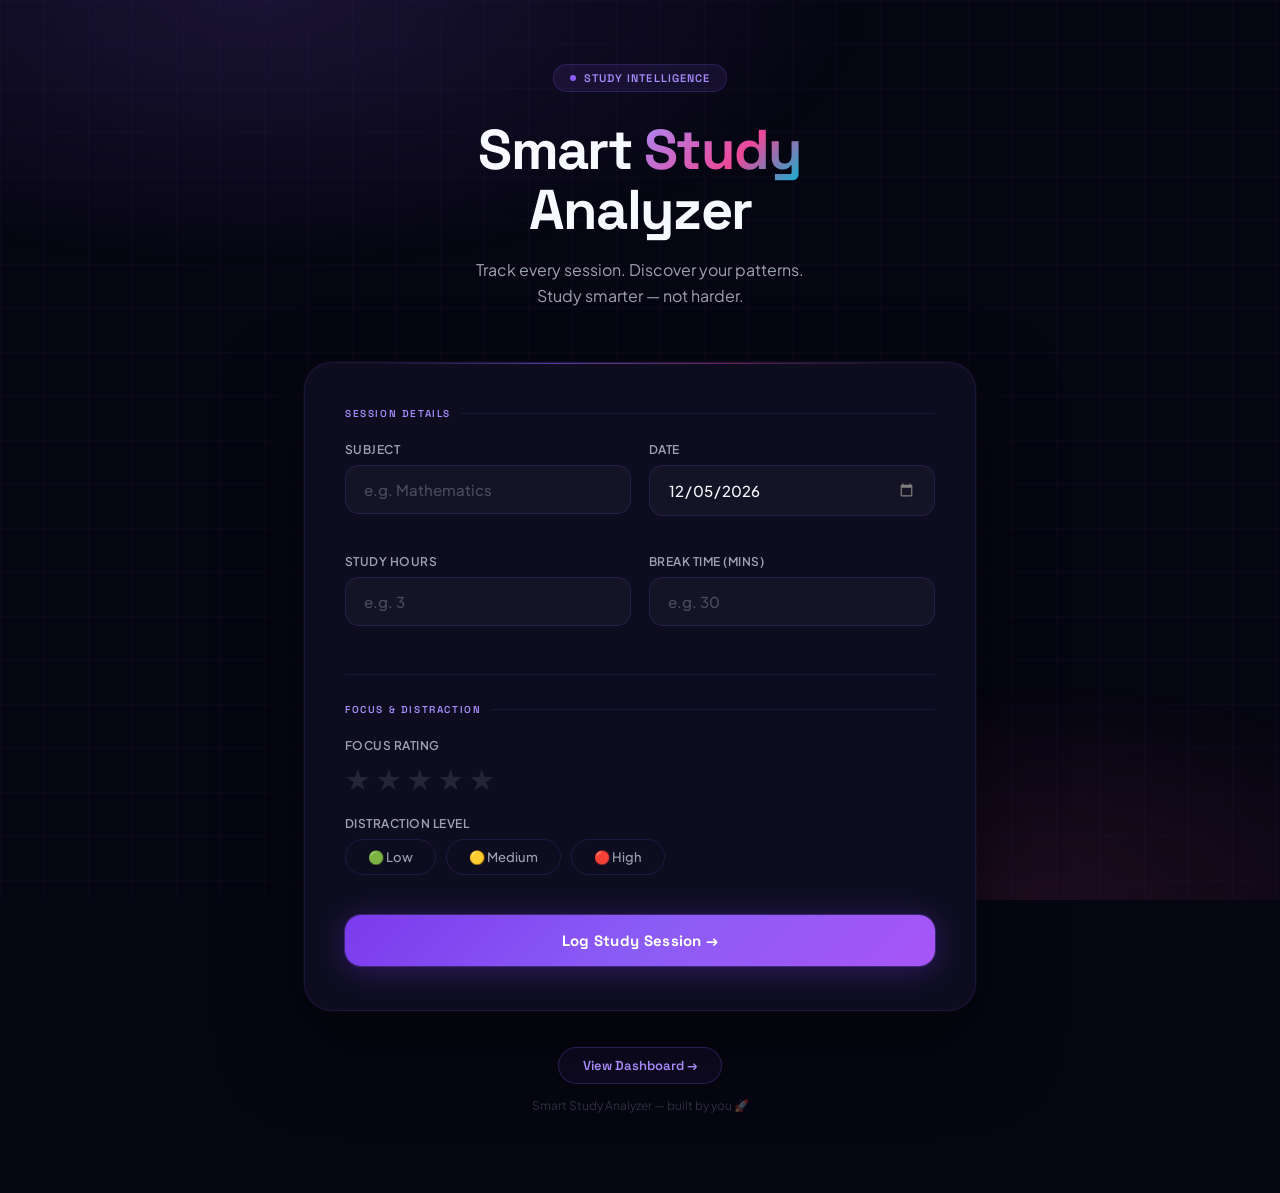
==== index.html @ 589b2659 "first commit" ====
<!DOCTYPE html>
<html lang="en">
<head>
  <meta charset="UTF-8" />
  <meta name="viewport" content="width=device-width, initial-scale=1.0"/>
  <title>Smart Study Analyzer</title>
  <link href="https://fonts.googleapis.com/css2?family=Plus+Jakarta+Sans:ital,wght@0,300;0,400;0,500;0,600;0,700;0,800;1,300&family=Space+Grotesk:wght@400;500;600;700&display=swap" rel="stylesheet"/>
  <style>
    *, *::before, *::after { box-sizing: border-box; margin: 0; padding: 0; }

    :root {
      --bg:       #060612;
      --card:     #0d0d1f;
      --border:   rgba(139,92,246,0.12);
      --accent:   #8b5cf6;
      --accent2:  #ec4899;
      --accent3:  #06b6d4;
      --text:     #f8f8ff;
      --muted:    #6b7280;
      --muted2:   #9ca3af;
    }

    body {
      background: var(--bg);
      color: var(--text);
      font-family: 'Plus Jakarta Sans', sans-serif;
      min-height: 100vh;
      overflow-x: hidden;
    }

    body::after {
      content: '';
      position: fixed; inset: 0;
      background:
        radial-gradient(ellipse 80% 50% at 20% 0%, rgba(139,92,246,0.15) 0%, transparent 60%),
        radial-gradient(ellipse 60% 40% at 80% 100%, rgba(236,72,153,0.1) 0%, transparent 60%);
      pointer-events: none; z-index: 0;
    }

    body::before {
      content: '';
      position: fixed; inset: 0;
      background-image:
        linear-gradient(rgba(139,92,246,0.04) 1px, transparent 1px),
        linear-gradient(90deg, rgba(139,92,246,0.04) 1px, transparent 1px);
      background-size: 44px 44px;
      pointer-events: none; z-index: 0;
    }

    .wrapper {
      position: relative; z-index: 1;
      max-width: 720px; margin: 0 auto;
      padding: 64px 24px 80px;
    }

    .header { text-align: center; margin-bottom: 52px; }

    .badge {
      display: inline-flex; align-items: center; gap: 8px;
      background: rgba(139,92,246,0.1);
      border: 1px solid rgba(139,92,246,0.2);
      color: #a78bfa;
      font-family: 'Space Grotesk', sans-serif;
      font-size: 11px; font-weight: 600;
      letter-spacing: 0.1em; text-transform: uppercase;
      padding: 6px 16px; border-radius: 100px;
      margin-bottom: 28px;
      animation: fadeUp .5s ease both;
    }
    .badge-dot { width:6px; height:6px; border-radius:50%; background:#8b5cf6; animation: blink 2s ease-in-out infinite; }
    @keyframes blink { 0%,100%{opacity:1} 50%{opacity:.3} }

    h1 {
      font-family: 'Space Grotesk', sans-serif;
      font-size: clamp(2.2rem, 5.5vw, 3.5rem);
      font-weight: 700; line-height: 1.08; letter-spacing: -0.03em;
      animation: fadeUp .5s .08s ease both;
    }
    h1 em {
      font-style: normal;
      background: linear-gradient(135deg, #a78bfa 0%, #ec4899 60%, #06b6d4 100%);
      -webkit-background-clip: text; -webkit-text-fill-color: transparent; background-clip: text;
    }

    .subtitle {
      margin-top: 16px; font-size: 1rem;
      color: var(--muted2); font-weight: 400; line-height: 1.65;
      animation: fadeUp .5s .16s ease both;
    }

    @keyframes fadeUp {
      from { opacity:0; transform:translateY(18px); }
      to   { opacity:1; transform:translateY(0); }
    }

    .form-card {
      background: var(--card);
      border: 1px solid var(--border);
      border-radius: 28px; padding: 44px 40px;
      position: relative; overflow: hidden;
      animation: fadeUp .5s .22s ease both;
      box-shadow: 0 0 0 1px rgba(139,92,246,0.05), 0 32px 80px rgba(0,0,0,0.5);
    }
    .form-card::before {
      content: '';
      position: absolute; top:0; left:10%; right:10%; height:1px;
      background: linear-gradient(90deg, transparent, rgba(139,92,246,0.6), rgba(236,72,153,0.4), transparent);
    }

    .section-label {
      font-family: 'Space Grotesk', sans-serif;
      font-size: 10px; font-weight: 600;
      letter-spacing: 0.16em; text-transform: uppercase;
      color: #a78bfa;
      display: flex; align-items: center; gap: 10px; margin-bottom: 22px;
    }
    .section-label::after { content:''; flex:1; height:1px; background: var(--border); }

    .grid-2 { display: grid; grid-template-columns: 1fr 1fr; gap: 18px; }
    .field { margin-bottom: 20px; }

    label {
      display: block; font-size: 12px; font-weight: 600;
      color: var(--muted2); letter-spacing: 0.04em;
      margin-bottom: 8px; text-transform: uppercase;
    }

    input[type="text"], input[type="number"], input[type="date"] {
      width: 100%;
      background: rgba(255,255,255,0.03);
      border: 1px solid rgba(139,92,246,0.15);
      border-radius: 14px; color: var(--text);
      font-family: 'Plus Jakarta Sans', sans-serif;
      font-size: 15px; font-weight: 500;
      padding: 14px 18px; outline: none;
      transition: border-color .2s, background .2s, box-shadow .2s;
    }
    input:focus {
      border-color: rgba(139,92,246,0.5);
      background: rgba(139,92,246,0.05);
      box-shadow: 0 0 0 4px rgba(139,92,246,0.08);
    }
    input::placeholder { color: rgba(107,114,128,0.6); }
    input[type="date"]::-webkit-calendar-picker-indicator { filter: invert(.5); cursor: pointer; }

    .divider { height:1px; background: var(--border); margin: 28px 0; }

    .stars { display:flex; flex-direction:row-reverse; justify-content:flex-end; gap:6px; margin-top:6px; }
    .stars input { display:none; }
    .stars label {
      font-size:28px; cursor:pointer; color:rgba(255,255,255,0.1);
      transition: color .15s, transform .15s;
      margin:0; padding:0; text-transform:none; letter-spacing:0;
    }
    .stars label:hover, .stars label:hover ~ label, .stars input:checked ~ label { color:#f59e0b; }
    .stars label:hover { transform:scale(1.25); }

    .pills { display:flex; gap:10px; margin-top:6px; flex-wrap:wrap; }
    .pills input { display:none; }
    .pills label {
      cursor:pointer; padding:9px 22px; border-radius:100px;
      border:1px solid rgba(139,92,246,0.15);
      font-size:13px; font-weight:500; color:var(--muted2);
      background:transparent; transition:all .2s;
      text-transform:none; letter-spacing:0;
    }
    .pills input:checked + label {
      border-color:var(--accent); color:#c4b5fd;
      background:rgba(139,92,246,0.12);
      box-shadow:0 0 16px rgba(139,92,246,0.15);
    }
    .pills label:hover { border-color:rgba(139,92,246,0.35); color:var(--text); }

    .btn-wrap { margin-top:32px; }
    .btn {
      width:100%; padding:16px;
      background:linear-gradient(135deg, #7c3aed 0%, #8b5cf6 50%, #a855f7 100%);
      border:none; border-radius:16px; color:#fff;
      font-family:'Space Grotesk', sans-serif;
      font-size:15px; font-weight:700; letter-spacing:0.02em;
      cursor:pointer; position:relative; overflow:hidden;
      transition:transform .2s, box-shadow .2s;
      box-shadow:0 4px 32px rgba(124,58,237,0.35), 0 0 0 1px rgba(139,92,246,0.3);
    }
    .btn:hover { transform:translateY(-2px); box-shadow:0 8px 40px rgba(124,58,237,0.5); }
    .btn:active { transform:translateY(0); }
    .btn-inner { display:flex; align-items:center; justify-content:center; gap:10px; position:relative; z-index:1; }

    .toast {
      position:fixed; bottom:28px; left:50%;
      transform:translateX(-50%) translateY(60px);
      background:#0d0d1f; border:1px solid rgba(6,182,212,0.3); color:#67e8f9;
      font-family:'Space Grotesk', sans-serif; font-size:13px; font-weight:600;
      padding:13px 28px; border-radius:100px;
      box-shadow:0 8px 32px rgba(0,0,0,0.5);
      transition:transform .4s cubic-bezier(.34,1.56,.64,1), opacity .4s;
      opacity:0; z-index:100; white-space:nowrap;
    }
    .toast.show { transform:translateX(-50%) translateY(0); opacity:1; }

    .footer {
      text-align:center; margin-top:36px;
      font-size:12px; color:rgba(107,114,128,0.4);
      animation:fadeUp .5s .4s ease both;
    }

    @media (max-width:560px) {
      .form-card { padding:28px 20px; }
      .grid-2 { grid-template-columns:1fr; }
    }
  </style>
</head>
<body>
<div class="wrapper">
  <div class="header">
    <div class="badge"><span class="badge-dot"></span> Study Intelligence</div>
    <h1>Smart <em>Study</em><br>Analyzer</h1>
    <p class="subtitle">Track every session. Discover your patterns.<br>Study smarter — not harder.</p>
  </div>

  <div class="form-card">
    <div class="section-label">Session Details</div>
    <div class="grid-2">
      <div class="field">
        <label for="subject">Subject</label>
        <input type="text" id="subject" placeholder="e.g. Mathematics" autocomplete="off"/>
      </div>
      <div class="field">
        <label for="date">Date</label>
        <input type="date" id="date"/>
      </div>
      <div class="field">
        <label for="hours">Study Hours</label>
        <input type="number" id="hours" placeholder="e.g. 3" min="0" max="24" step="0.5"/>
      </div>
      <div class="field">
        <label for="break_time">Break Time (mins)</label>
        <input type="number" id="break_time" placeholder="e.g. 30" min="0" max="300"/>
      </div>
    </div>

    <div class="divider"></div>

    <div class="section-label">Focus & Distraction</div>

    <div class="field">
      <label>Focus Rating</label>
      <div class="stars">
        <input type="radio" id="s5" name="focus" value="5"/><label for="s5">★</label>
        <input type="radio" id="s4" name="focus" value="4"/><label for="s4">★</label>
        <input type="radio" id="s3" name="focus" value="3"/><label for="s3">★</label>
        <input type="radio" id="s2" name="focus" value="2"/><label for="s2">★</label>
        <input type="radio" id="s1" name="focus" value="1"/><label for="s1">★</label>
      </div>
    </div>

    <div class="field" style="margin-top:20px">
      <label>Distraction Level</label>
      <div class="pills">
        <input type="radio" id="d-low"    name="distraction" value="Low"/><label for="d-low">🟢 Low</label>
        <input type="radio" id="d-medium" name="distraction" value="Medium"/><label for="d-medium">🟡 Medium</label>
        <input type="radio" id="d-high"   name="distraction" value="High"/><label for="d-high">🔴 High</label>
      </div>
    </div>

    <div class="btn-wrap">
      <button class="btn" onclick="submitForm()">
        <div class="btn-inner">Log Study Session →</div>
      </button>
    </div>
  </div>

  <div class="footer" style="display:flex;flex-direction:column;align-items:center;gap:14px;margin-top:36px;">
  <a href="dashboard.html" style="font-family:'Space Grotesk',sans-serif;font-size:13px;font-weight:600;color:#a78bfa;text-decoration:none;padding:9px 24px;border:1px solid rgba(139,92,246,0.25);border-radius:100px;background:rgba(139,92,246,0.06);transition:all .2s;" onmouseover="this.style.background='rgba(139,92,246,0.14)'" onmouseout="this.style.background='rgba(139,92,246,0.06)'">View Dashboard →</a>
  <span style="font-size:12px;color:rgba(107,114,128,0.4);">Smart Study Analyzer — built by you 🚀</span>
</div>
</div>

<div class="toast" id="toast">✦ Session logged successfully!</div>

<script>
  document.getElementById('date').valueAsDate = new Date();

  function submitForm() {
    const subject     = document.getElementById('subject').value.trim();
    const date        = document.getElementById('date').value;
    const hours       = document.getElementById('hours').value;
    const break_time  = document.getElementById('break_time').value;
    const focus       = document.querySelector('input[name="focus"]:checked');
    const distraction = document.querySelector('input[name="distraction"]:checked');

    if (!subject || !date || !hours || !break_time || !focus || !distraction) {
      document.querySelector('.form-card').animate([
        {transform:'translateX(0)'},{transform:'translateX(-8px)'},
        {transform:'translateX(8px)'},{transform:'translateX(-5px)'},
        {transform:'translateX(5px)'},{transform:'translateX(0)'}
      ], {duration:400, easing:'ease-in-out'});
      return;
    }

    fetch('http://127.0.0.1:5000/log', {
      method:'POST',
      headers:{'Content-Type':'application/json'},
      body: JSON.stringify({
        subject, date,
        hours: parseFloat(hours),
        break_time: parseInt(break_time),
        focus: parseInt(focus.value),
        distraction: distraction.value
      })
    })
    .then(r => r.json())
    .then(() => {
      const t = document.getElementById('toast');
      t.classList.add('show');
      setTimeout(() => t.classList.remove('show'), 3000);
    })
    .catch(() => alert('Could not connect. Is Flask running?'));
  }
</script>
</body>
</html>
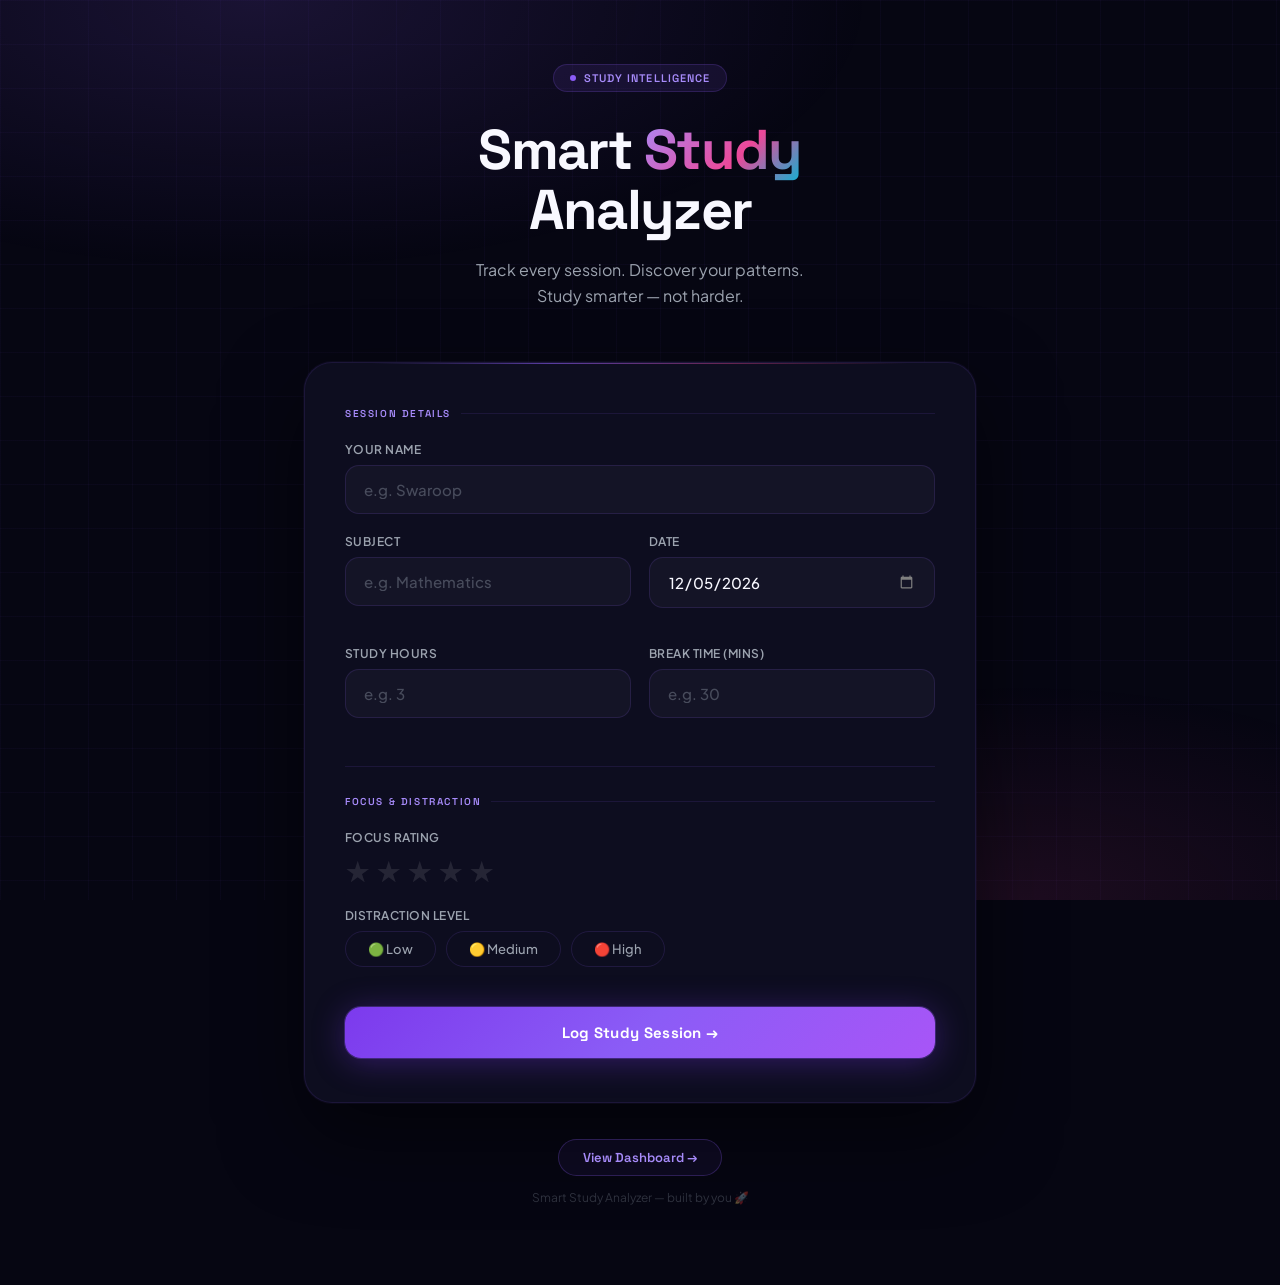
==== commit b9574df7: "force cache refresh" ====
--- a/index.html
+++ b/index.html
@@ -3,7 +3,7 @@
 <head>
   <meta charset="UTF-8" />
   <meta name="viewport" content="width=device-width, initial-scale=1.0"/>
-  <title>Smart Study Analyzer</title>
+ <title>Smart Study Analyzer v2</title>
   <link href="https://fonts.googleapis.com/css2?family=Plus+Jakarta+Sans:ital,wght@0,300;0,400;0,500;0,600;0,700;0,800;1,300&family=Space+Grotesk:wght@400;500;600;700&display=swap" rel="stylesheet"/>
   <style>
     *, *::before, *::after { box-sizing: border-box; margin: 0; padding: 0; }
@@ -220,6 +220,10 @@
 
   <div class="form-card">
     <div class="section-label">Session Details</div>
+    <div class="field">
+      <label for="name">Your Name</label>
+      <input type="text" id="name" placeholder="e.g. Swaroop" autocomplete="off"/>
+    </div>
     <div class="grid-2">
       <div class="field">
         <label for="subject">Subject</label>
@@ -282,14 +286,15 @@
   document.getElementById('date').valueAsDate = new Date();
 
   function submitForm() {
-    const subject     = document.getElementById('subject').value.trim();
+    const name        = document.getElementById('name').value.trim();
+const subject     = document.getElementById('subject').value.trim();
     const date        = document.getElementById('date').value;
     const hours       = document.getElementById('hours').value;
     const break_time  = document.getElementById('break_time').value;
     const focus       = document.querySelector('input[name="focus"]:checked');
     const distraction = document.querySelector('input[name="distraction"]:checked');
 
-    if (!subject || !date || !hours || !break_time || !focus || !distraction) {
+   if (!name || !subject || !date || !hours || !break_time || !focus || !distraction) {
       document.querySelector('.form-card').animate([
         {transform:'translateX(0)'},{transform:'translateX(-8px)'},
         {transform:'translateX(8px)'},{transform:'translateX(-5px)'},
@@ -298,11 +303,11 @@
       return;
     }
 
-    fetch('http://127.0.0.1:5000/log', {
+    fetch('https://smart-study-analyzer.onrender.com/log', {
       method:'POST',
       headers:{'Content-Type':'application/json'},
       body: JSON.stringify({
-        subject, date,
+        name, subject, date,
         hours: parseFloat(hours),
         break_time: parseInt(break_time),
         focus: parseInt(focus.value),
